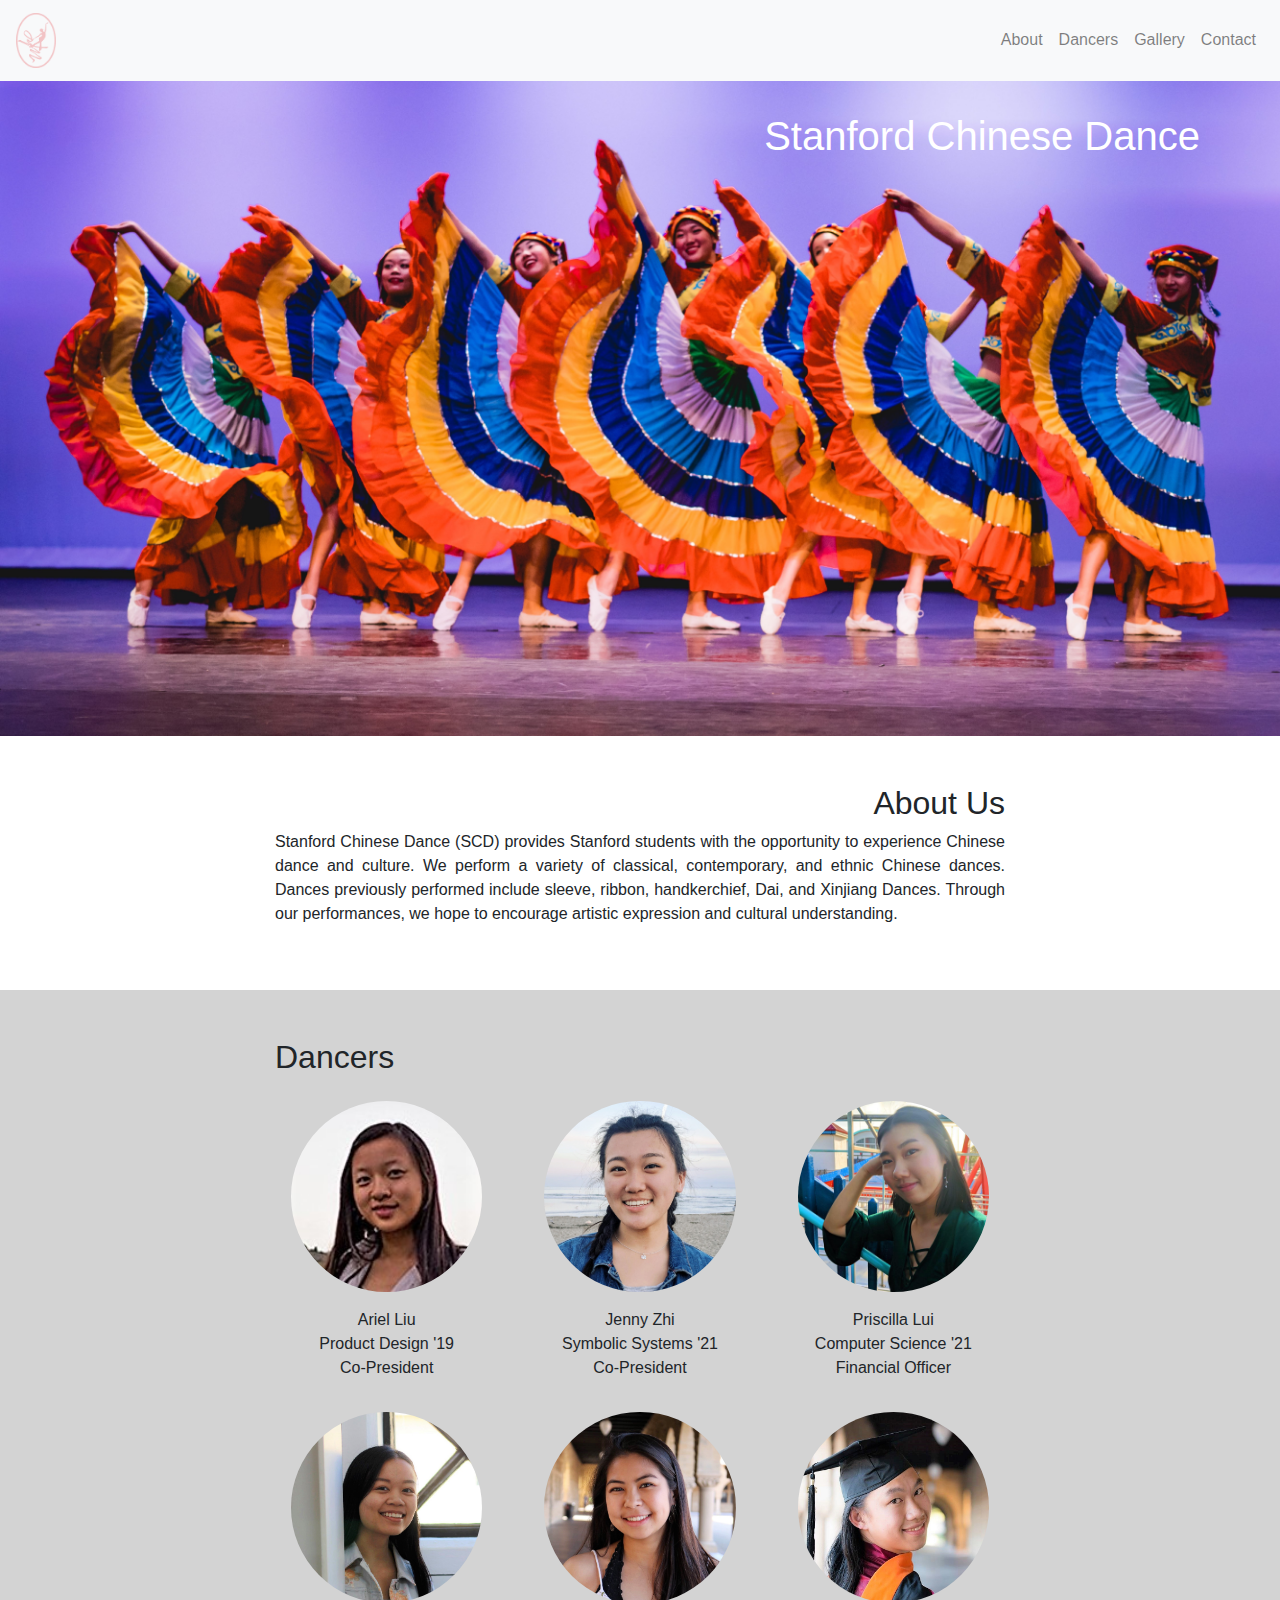
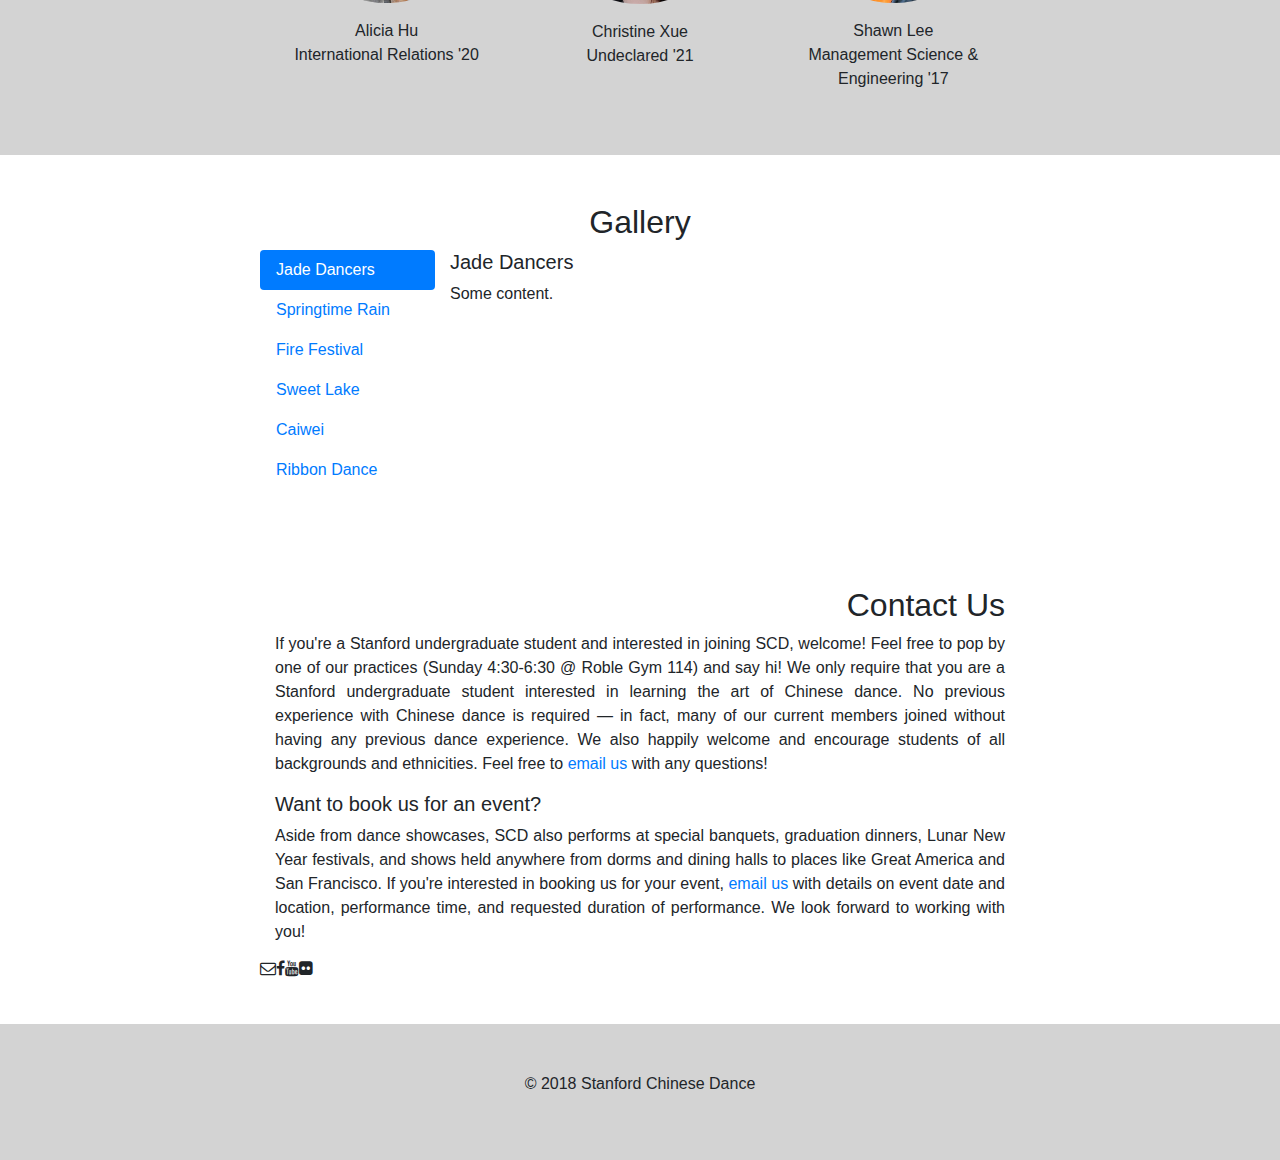
==== index.html @ e4d64820 "basic content & styling" ====
<!DOCTYPE html>
<html lang="en">
<head>
    <meta charset="UTF-8">
    <link href="media/logo/logo_square_black.png" rel="icon">
    <link href="style.css" rel="stylesheet">
    <link rel="stylesheet" href="https://maxcdn.bootstrapcdn.com/bootstrap/4.1.3/css/bootstrap.min.css">
    <link rel="stylesheet" href="https://cdnjs.cloudflare.com/ajax/libs/font-awesome/4.7.0/css/font-awesome.min.css">
    <script src="https://ajax.googleapis.com/ajax/libs/jquery/3.3.1/jquery.min.js"></script>
    <script src="https://cdnjs.cloudflare.com/ajax/libs/popper.js/1.14.3/umd/popper.min.js"></script>
    <script src="https://maxcdn.bootstrapcdn.com/bootstrap/4.1.3/js/bootstrap.min.js"></script>
    <title>Stanford Chinese Dance</title>
</head>
<body>
<div class="navbar">
    <nav class="navbar navbar-expand-sm fixed-top navbar-light bg-light">
        <a class="navbar-brand" href="#">
            <img src="media/logo/logo_light.png" alt="Logo" style="width:40px;">
        </a>
        <button class="navbar-toggler" type="button" data-toggle="collapse" data-target="#menu" aria-controls="menu" aria-expanded="false" aria-label="Toggle navigation">
            <span class="navbar-toggler-icon"></span>
        </button>
        <div class="collapse navbar-collapse" id="menu">
            <ul class="navbar-nav ml-auto">
                <li class="nav-item">
                    <a href="#about" class="nav-link">About</a>
                </li>
                <li class="nav-item">
                    <a href="#dancers" class="nav-link">Dancers</a>
                </li>
                <li class="nav-item">
                    <a href="#gallery" class="nav-link">Gallery</a>
                </li>
                <li class="nav-item">
                    <a href="#contact" class="nav-link">Contact</a>
                </li>
            </ul>
        </div>
    </nav>
</div>
<div class="content">
    <div id="header">
        <img src="media/photos/2017BreakingGround109.jpg" id="header-pic"/>
        <h1 id="header-text">Stanford Chinese Dance</h1>
    </div>
    <div class="section" id="about">
        <div class="container">
            <div class="row justify-content-center">
                <div class="col-8">
                    <h2 class="text-right">About Us</h2>
                    <p class="text-justify">Stanford Chinese Dance (SCD) provides Stanford students with the opportunity to experience Chinese dance and culture. We perform a variety of classical, contemporary, and ethnic Chinese dances. Dances previously performed include sleeve, ribbon, handkerchief, Dai, and Xinjiang Dances. Through our performances, we hope to encourage artistic expression and cultural understanding.</p>
                </div>
            </div>
        </div>
    </div>
    <div class="section" id="dancers">
        <div class="container">
            <div class="row justify-content-center">
                <div class="col-8">
                    <h2>Dancers</h2>
                    <div class="row">
                        <div class="col-4">
                            <img class="propic" src="media/photos/people/ariel_liu.jpg"/>
                            <p class="text-center">Ariel Liu<br/>Product Design '19<br/>Co-President</p>
                        </div>
                        <div class="col-4">
                            <img class="propic" src="media/photos/people/jenny_zhi.jpg"/>
                            <p class="text-center">Jenny Zhi<br/>Symbolic Systems '21<br/>Co-President</p>
                        </div>
                        <div class="col-4">
                            <img class="propic" src="media/photos/people/priscilla_lui.jpg"/>
                            <p class="text-center">Priscilla Lui<br/>Computer Science '21<br/>Financial Officer</p>
                        </div>
                        <div class="col-4">
                            <img class="propic" src="media/photos/people/alicia_hu.jpg"/>
                            <p class="text-center">Alicia Hu<br/>International Relations '20</p>
                        </div>
                        <div class="col-4">
                            <img class="propic" src="media/photos/people/christine_xue.jpg"/>
                            <p class="text-center">Christine Xue<br/>Undeclared '21</p>
                        </div>
                        <div class="col-4">
                            <img class="propic" src="media/photos/people/shawn_lee.jpg"/>
                            <p class="text-center">Shawn Lee<br/>Management Science & Engineering '17</p>
                        </div>
                    </div>
                </div>
            </div>
        </div>
    </div>
    <div class="section" id="gallery">
        <div class="container">
            <div class="row justify-content-center">
                <div class="col-8">
                    <h2 class="text-center">Gallery</h2>
                    <div class="row">
                        <div class="nav flex-column nav-pills col-3" id="gallery-pills" role="tablist" aria-orientation="vertical">
                            <a class="nav-link active" id="jade-tab" data-toggle="pill" href="#jade" role="tab" aria-controls="jade" aria-selected="true">Jade Dancers</a>
                            <a class="nav-link" id="umbrella-tab" data-toggle="pill" href="#umbrella" role="tab" aria-controls="umbrella" aria-selected="false">Springtime Rain</a>
                            <a class="nav-link" id="yi-tab" data-toggle="pill" href="#yi" role="tab" aria-controls="yi" aria-selected="false">Fire Festival</a>
                            <a class="nav-link" id="uyghur-tab" data-toggle="pill" href="#uyghur" role="tab" aria-controls="uyghur" aria-selected="false">Sweet Lake</a>
                            <a class="nav-link" id="caiwei-tab" data-toggle="pill" href="#caiwei" role="tab" aria-controls="caiwei" aria-selected="false">Caiwei</a>
                            <a class="nav-link" id="ribbon-tab" data-toggle="pill" href="#ribbon" role="tab" aria-controls="ribbon" aria-selected="false">Ribbon Dance</a>
                        </div>
                        <div class="tab-content" id="gallery-pills-content">
                            <div class="tab-pane fade show active" id="jade" role="tabpanel" aria-labelledby="jade-tab">
                                <h5>Jade Dancers</h5>
                                <p>Some content.</p>
                            </div>
                            <div class="tab-pane fade" id="umbrella" role="tabpanel" aria-labelledby="umbrella-tab">
                                <h5>Springtime Rain</h5>
                                <p>Some content in menu 1.</p>
                            </div>
                            <div class="tab-pane fade" id="yi" role="tabpanel" aria-labelledby="yi-tab">
                                <h5>Fire Festival</h5>
                                <p>Some content in menu 2.</p>
                            </div>
                            <div class="tab-pane fade" id="uyghur" role="tabpanel" aria-labelledby="uyghur-tab">
                                <h5>Sweet Lake</h5>
                                <p>Some content in menu 2.</p>
                            </div>
                            <div class="tab-pane fade" id="caiwei" role="tabpanel" aria-labelledby="caiwei-tab">
                                <h5>Caiwei</h5>
                                <p>Some content in menu 2.</p>
                            </div>
                            <div class="tab-pane fade" id="ribbon" role="tabpanel" aria-labelledby="ribbon-tab">
                                <h5>Ribbon Dance</h5>
                                <p>Some content in menu 2.</p>
                            </div>
                        </div>
                    </div>
                </div>
            </div>
        </div>
    </div>
    <div class="section" id="contact">
        <div class="container">
            <div class="row justify-content-center">
                <div class="col-8">
                    <h2 class="text-right">Contact Us</h2>
                    <p class="text-justify">If you're a Stanford undergraduate student and interested in joining SCD, welcome! Feel free to pop by one of our practices (Sunday 4:30-6:30 @ Roble Gym 114) and say hi! We only require that you are a Stanford undergraduate student interested in learning the art of Chinese dance. No previous experience with Chinese dance is required — in fact, many of our current members joined without having any previous dance experience. We also happily welcome and encourage students of all backgrounds and ethnicities. Feel free to <a href="mailto:stanfordchinesedancers@gmail.com">email us</a> with any questions!</p>
                    <h5>Want to book us for an event?</h5>
                    <p class="text-justify">Aside from dance showcases, SCD also performs at special banquets, graduation dinners, Lunar New Year festivals, and shows held anywhere from dorms and dining halls to places like Great America and San Francisco. If you're interested in booking us for your event, <a href="mailto:stanfordchinesedancers@gmail.com">email us</a> with details on event date and location, performance time, and requested duration of performance. We look forward to working with you!</p>
                    <div class="row">
                        <i class="fa fa-envelope-o"></i>
                        <i class="fa fa-facebook"></i>
                        <i class="fa fa-youtube"></i>
                        <i class="fa fa-flickr"></i>
                    </div>
                </div>
            </div>
        </div>
    </div>
</div>
<div class="section footer">
    <p class="text-center">© 2018 Stanford Chinese Dance</p>
</div>
</body>
</html>
---- style.css ----
#header {
    position:relative;
}

#header-pic {
    width: 100%;
}

#header-text {
    position:absolute;
    top: 6rem;
    right: 5rem;
    color: white;
}

.section {
    padding-top: 3rem;
    padding-bottom: 3rem;
}

.propic {
    width: 100%;
    border-radius: 50%;
    padding: 1rem;
}

#dancers {
    background-color: lightgray;
}

.footer {
    background-color: lightgray;
}
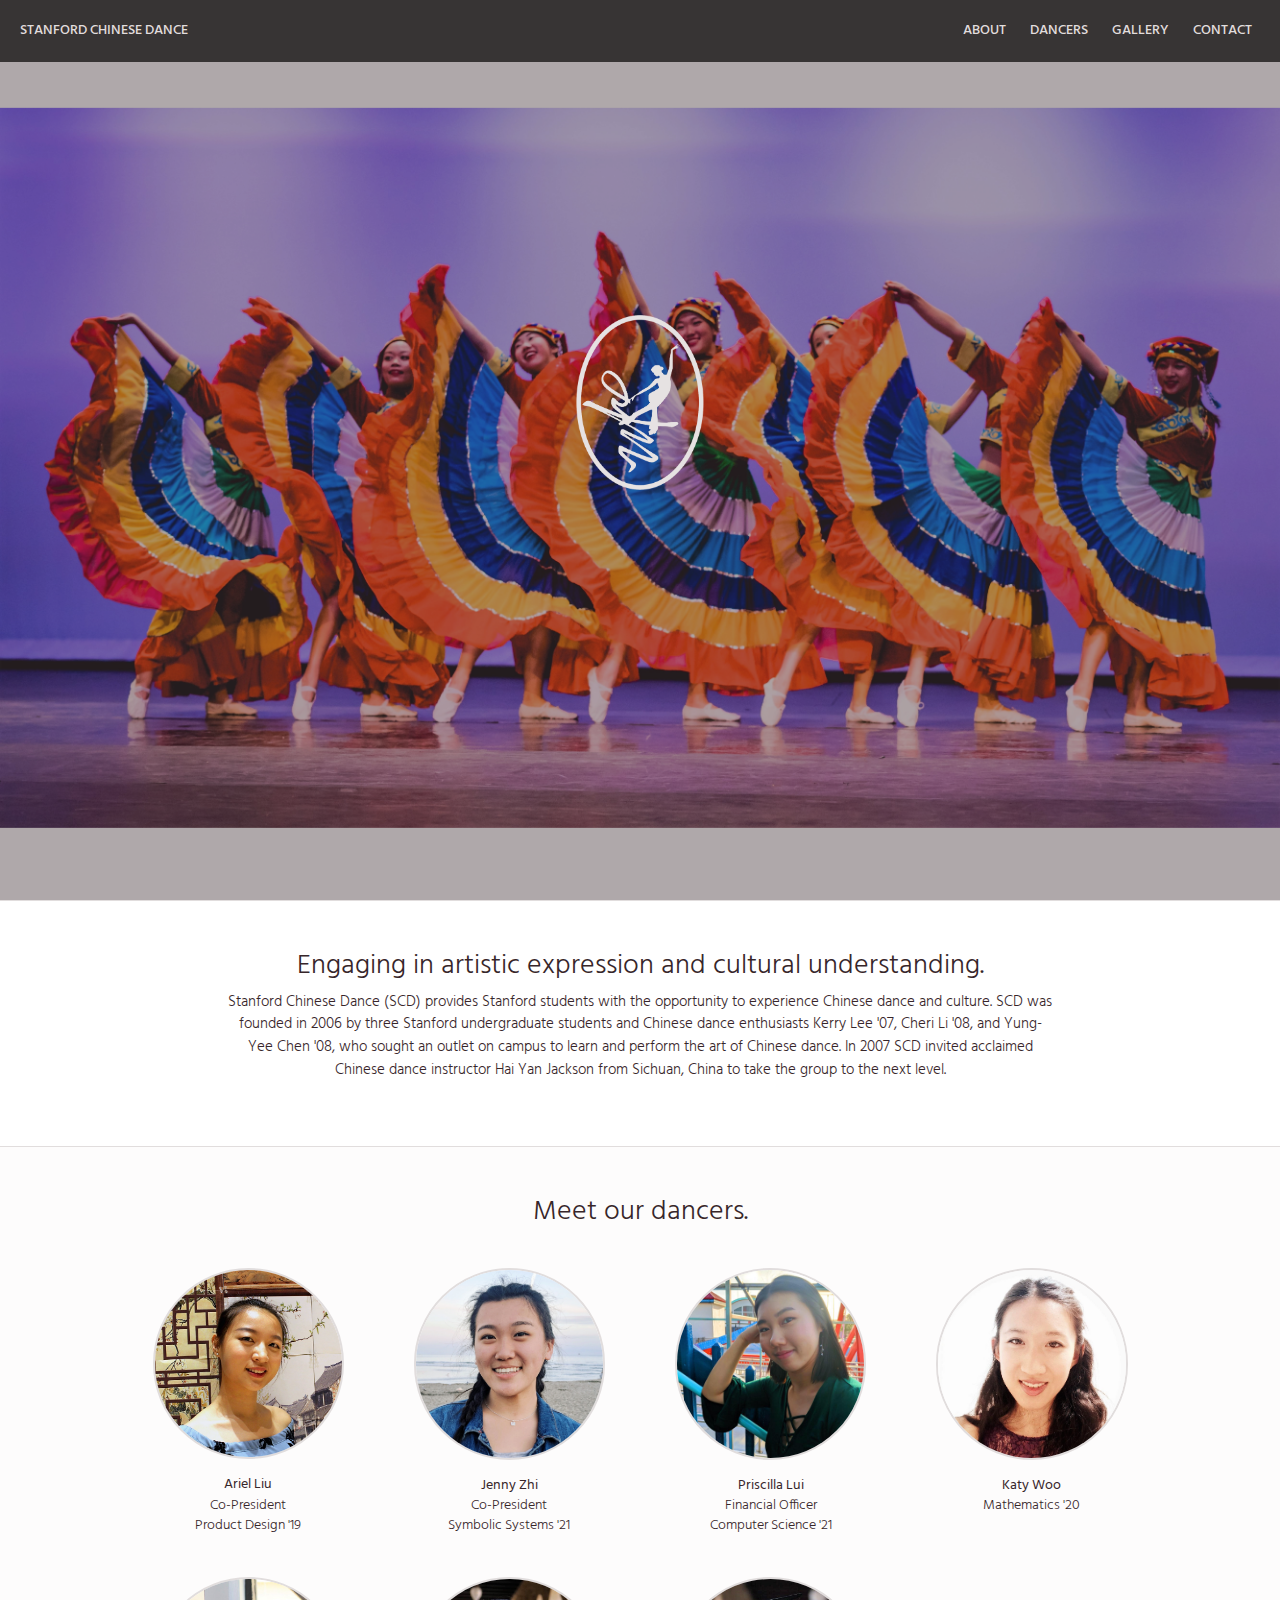
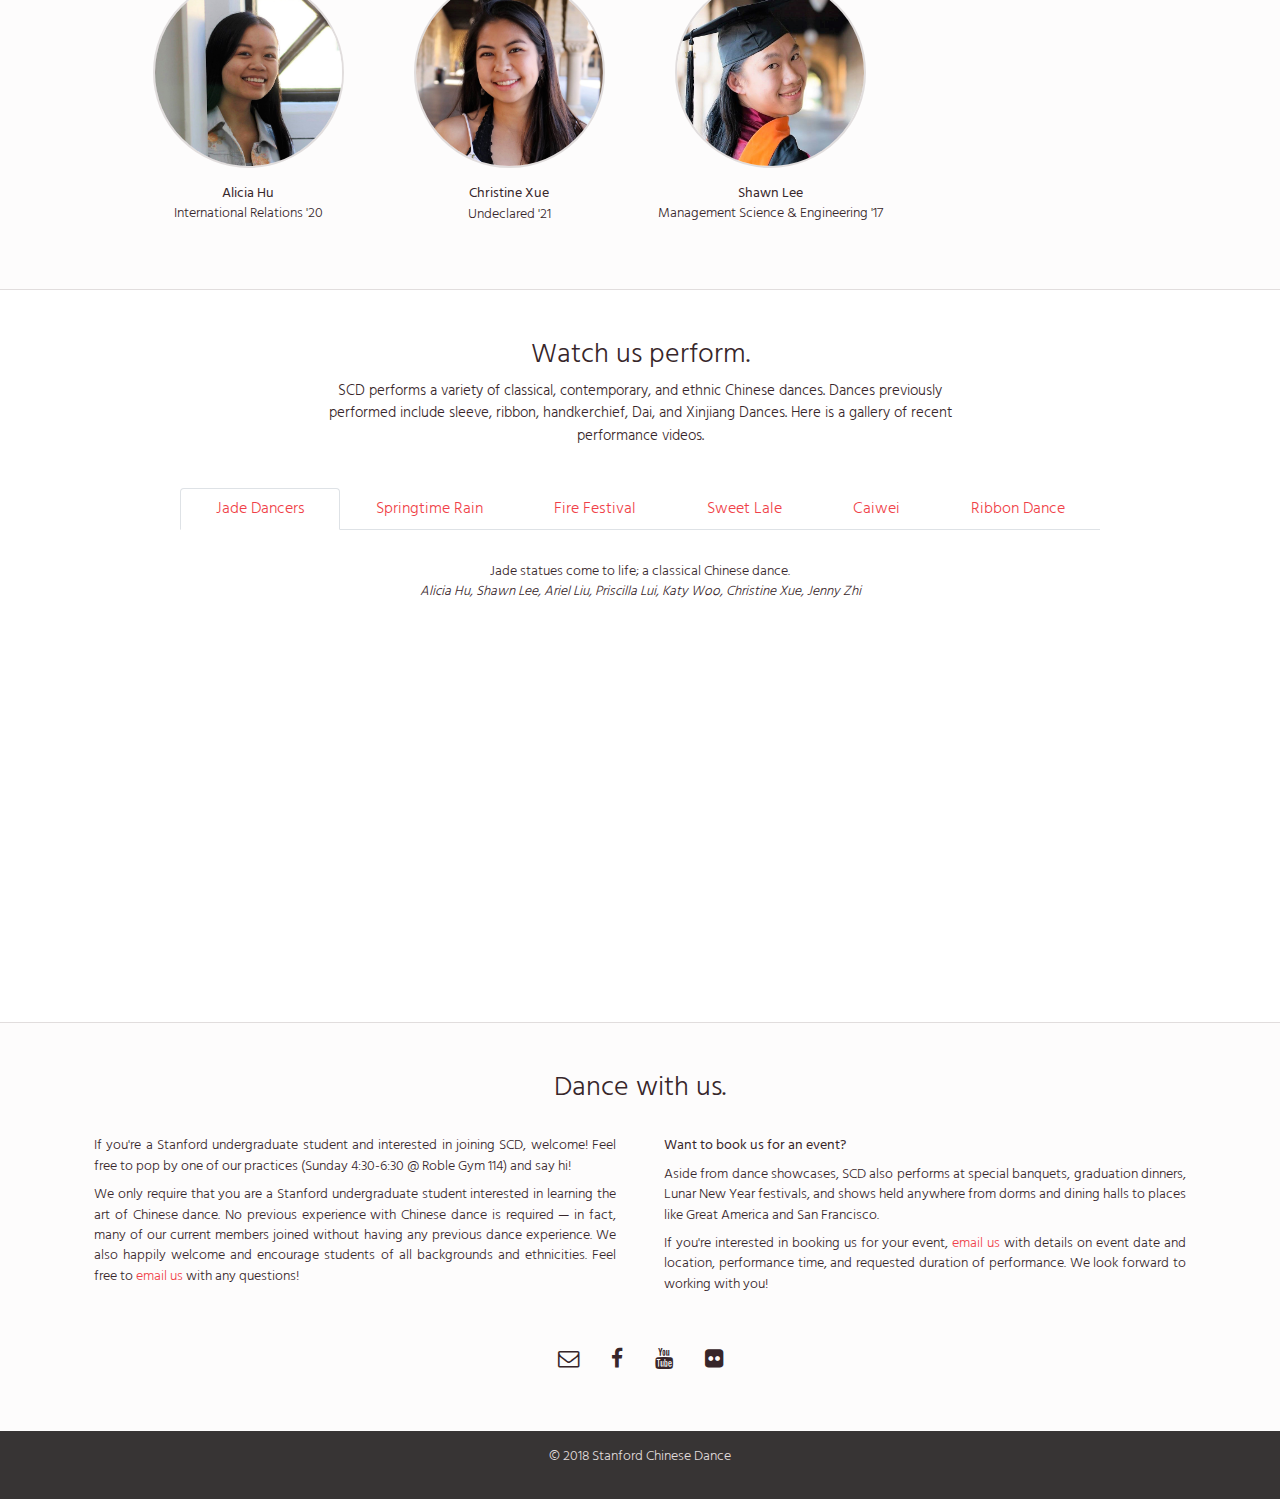
==== commit 6210d989: "almost done" ====
--- a/index.html
+++ b/index.html
@@ -6,151 +6,181 @@
     <link href="style.css" rel="stylesheet">
     <link rel="stylesheet" href="https://maxcdn.bootstrapcdn.com/bootstrap/4.1.3/css/bootstrap.min.css">
     <link rel="stylesheet" href="https://cdnjs.cloudflare.com/ajax/libs/font-awesome/4.7.0/css/font-awesome.min.css">
+    <link href="https://fonts.googleapis.com/css?family=Hind:300,400,500" rel="stylesheet">
     <script src="https://ajax.googleapis.com/ajax/libs/jquery/3.3.1/jquery.min.js"></script>
     <script src="https://cdnjs.cloudflare.com/ajax/libs/popper.js/1.14.3/umd/popper.min.js"></script>
     <script src="https://maxcdn.bootstrapcdn.com/bootstrap/4.1.3/js/bootstrap.min.js"></script>
+    <script src="script.js"></script>
     <title>Stanford Chinese Dance</title>
 </head>
 <body>
-<div class="navbar">
-    <nav class="navbar navbar-expand-sm fixed-top navbar-light bg-light">
-        <a class="navbar-brand" href="#">
-            <img src="media/logo/logo_light.png" alt="Logo" style="width:40px;">
-        </a>
-        <button class="navbar-toggler" type="button" data-toggle="collapse" data-target="#menu" aria-controls="menu" aria-expanded="false" aria-label="Toggle navigation">
-            <span class="navbar-toggler-icon"></span>
-        </button>
-        <div class="collapse navbar-collapse" id="menu">
-            <ul class="navbar-nav ml-auto">
-                <li class="nav-item">
-                    <a href="#about" class="nav-link">About</a>
-                </li>
-                <li class="nav-item">
-                    <a href="#dancers" class="nav-link">Dancers</a>
-                </li>
-                <li class="nav-item">
-                    <a href="#gallery" class="nav-link">Gallery</a>
-                </li>
-                <li class="nav-item">
-                    <a href="#contact" class="nav-link">Contact</a>
-                </li>
-            </ul>
-        </div>
-    </nav>
-</div>
+<nav class="navbar navbar-expand-sm fixed-top navbar-dark">
+    <a class="navbar-brand" href="javascript:void(0)">Stanford Chinese Dance</a>
+    <button class="navbar-toggler" type="button" data-toggle="collapse" data-target="#menu" aria-controls="menu" aria-expanded="false" aria-label="Toggle navigation">
+        <span class="navbar-toggler-icon"></span>
+    </button>
+    <div class="collapse navbar-collapse" id="menu">
+        <ul class="navbar-nav ml-auto">
+            <li class="nav-item">
+                <a href="#about" class="nav-link">About</a>
+            </li>
+            <li class="nav-item">
+                <a href="#dancers" class="nav-link">Dancers</a>
+            </li>
+            <li class="nav-item">
+                <a href="#gallery" class="nav-link">Gallery</a>
+            </li>
+            <li class="nav-item">
+                <a href="#contact" class="nav-link">Contact</a>
+            </li>
+        </ul>
+    </div>
+</nav>
 <div class="content">
     <div id="header">
-        <img src="media/photos/2017BreakingGround109.jpg" id="header-pic"/>
-        <h1 id="header-text">Stanford Chinese Dance</h1>
+        <div class="header-image">
+            <div class="overlay"></div>
+            <img src="media/photos/2017BreakingGround109.jpg" id="header-pic"/>
+        </div>
+        <img src="media/logo/logo_light_gray.png" id="header-logo"/>
     </div>
-    <div class="section" id="about">
+    <section class="section-border" id="about">
         <div class="container">
+            <h2 class="text-center">Engaging in artistic expression and cultural understanding.</h2>
             <div class="row justify-content-center">
-                <div class="col-8">
-                    <h2 class="text-right">About Us</h2>
-                    <p class="text-justify">Stanford Chinese Dance (SCD) provides Stanford students with the opportunity to experience Chinese dance and culture. We perform a variety of classical, contemporary, and ethnic Chinese dances. Dances previously performed include sleeve, ribbon, handkerchief, Dai, and Xinjiang Dances. Through our performances, we hope to encourage artistic expression and cultural understanding.</p>
+                <div class="col-8 col-md-9 col-sm-12">
+                    <p class="text-center large-text">Stanford Chinese Dance (SCD) provides Stanford students with the opportunity to experience Chinese dance and culture. SCD was founded in 2006 by three Stanford undergraduate students and Chinese dance enthusiasts Kerry Lee '07, Cheri Li '08, and Yung-Yee Chen '08, who sought an outlet on campus to learn and perform the art of Chinese dance. In 2007 SCD invited acclaimed Chinese dance instructor Hai Yan Jackson from Sichuan, China to take the group to the next level.</p>
                 </div>
             </div>
         </div>
-    </div>
-    <div class="section" id="dancers">
+    </section>
+    <section class="section-border accent-gray-bg" id="dancers">
         <div class="container">
             <div class="row justify-content-center">
-                <div class="col-8">
-                    <h2>Dancers</h2>
+                <div class="col-11">
+                    <h2 class="text-center mb-3">Meet our dancers.</h2>
                     <div class="row">
-                        <div class="col-4">
-                            <img class="propic" src="media/photos/people/ariel_liu.jpg"/>
-                            <p class="text-center">Ariel Liu<br/>Product Design '19<br/>Co-President</p>
+                        <div class="col-lg-3 col-md-4 col-sm-6">
+                            <div class="img-container">
+                                <img class="propic" src="media/photos/people/ariel_liu.jpg"/>
+                            </div>
+                            <p class="text-center"><b>Ariel Liu</b><br/>Co-President<br/>Product Design '19</p>
                         </div>
-                        <div class="col-4">
-                            <img class="propic" src="media/photos/people/jenny_zhi.jpg"/>
-                            <p class="text-center">Jenny Zhi<br/>Symbolic Systems '21<br/>Co-President</p>
+                        <div class="col-lg-3 col-md-4 col-sm-6">
+                            <div class="img-container">
+                                <img class="propic" src="media/photos/people/jenny_zhi.jpg"/>
+                            </div>
+                            <p class="text-center"><b>Jenny Zhi</b><br/>Co-President<br/>Symbolic Systems '21</p>
                         </div>
-                        <div class="col-4">
-                            <img class="propic" src="media/photos/people/priscilla_lui.jpg"/>
-                            <p class="text-center">Priscilla Lui<br/>Computer Science '21<br/>Financial Officer</p>
+                        <div class="col-lg-3 col-md-4 col-sm-6">
+                            <div class="img-container">
+                                <img class="propic" src="media/photos/people/priscilla_lui.jpg"/>
+                            </div>
+                            <p class="text-center"><b>Priscilla Lui</b><br/>Financial Officer<br/>Computer Science '21</p>
                         </div>
-                        <div class="col-4">
-                            <img class="propic" src="media/photos/people/alicia_hu.jpg"/>
-                            <p class="text-center">Alicia Hu<br/>International Relations '20</p>
+                        <div class="col-lg-3 col-md-4 col-sm-6">
+                            <div class="img-container">
+                                <img class="propic" src="media/photos/people/katy_woo.jpg"/>
+                            </div>
+                            <p class="text-center"><b>Katy Woo</b><br/>Mathematics '20</p>
                         </div>
-                        <div class="col-4">
-                            <img class="propic" src="media/photos/people/christine_xue.jpg"/>
-                            <p class="text-center">Christine Xue<br/>Undeclared '21</p>
+                        <div class="col-lg-3 col-md-4 col-sm-6">
+                            <div class="img-container">
+                                <img class="propic" src="media/photos/people/alicia_hu.jpg"/>
+                            </div>
+                            <p class="text-center"><b>Alicia Hu</b><br/>International Relations '20</p>
                         </div>
-                        <div class="col-4">
-                            <img class="propic" src="media/photos/people/shawn_lee.jpg"/>
-                            <p class="text-center">Shawn Lee<br/>Management Science & Engineering '17</p>
+                        <div class="col-lg-3 col-md-4 col-sm-6">
+                            <div class="img-container">
+                                <img class="propic" src="media/photos/people/christine_xue.jpg"/>
+                            </div>
+                            <p class="text-center"><b>Christine Xue</b><br/>Undeclared '21</p>
+                        </div>
+                        <div class="col-lg-3 col-md-4 col-sm-6">
+                            <div class="img-container">
+                                <img class="propic" src="media/photos/people/shawn_lee.jpg"/>
+                            </div>
+                            <p class="text-center"><b>Shawn Lee</b><br/>Management Science & Engineering '17</p>
                         </div>
                     </div>
                 </div>
             </div>
         </div>
-    </div>
-    <div class="section" id="gallery">
+    </section>
+    <section class="section-border" id="gallery">
         <div class="container">
             <div class="row justify-content-center">
-                <div class="col-8">
-                    <h2 class="text-center">Gallery</h2>
-                    <div class="row">
-                        <div class="nav flex-column nav-pills col-3" id="gallery-pills" role="tablist" aria-orientation="vertical">
-                            <a class="nav-link active" id="jade-tab" data-toggle="pill" href="#jade" role="tab" aria-controls="jade" aria-selected="true">Jade Dancers</a>
-                            <a class="nav-link" id="umbrella-tab" data-toggle="pill" href="#umbrella" role="tab" aria-controls="umbrella" aria-selected="false">Springtime Rain</a>
-                            <a class="nav-link" id="yi-tab" data-toggle="pill" href="#yi" role="tab" aria-controls="yi" aria-selected="false">Fire Festival</a>
-                            <a class="nav-link" id="uyghur-tab" data-toggle="pill" href="#uyghur" role="tab" aria-controls="uyghur" aria-selected="false">Sweet Lake</a>
-                            <a class="nav-link" id="caiwei-tab" data-toggle="pill" href="#caiwei" role="tab" aria-controls="caiwei" aria-selected="false">Caiwei</a>
-                            <a class="nav-link" id="ribbon-tab" data-toggle="pill" href="#ribbon" role="tab" aria-controls="ribbon" aria-selected="false">Ribbon Dance</a>
+                <div class="col-lg-7 col-md-8 col-sm-9 col-xs-10">
+                    <h2 class="text-center">Watch us perform.</h2>
+                    <p class="text-center large-text">SCD performs a variety of classical, contemporary, and ethnic Chinese dances. Dances previously performed include sleeve, ribbon, handkerchief, Dai, and Xinjiang Dances. Here is a gallery of recent performance videos.</p>
+                </div>
+                <div class="gallery col-md-10 col-sm-12 mt-4">
+                    <nav>
+                        <div class="nav nav-tabs nav-fill" id="gallery-tabs" role="tablist">
+                            <a class="nav-item nav-link active" id="jade-tab" href="javascript:void(0)" data-toggle="tab" data-target="#jade" role="tab" aria-controls="jade" aria-selected="true">Jade Dancers</a>
+                            <a class="nav-item nav-link" id="umbrella-tab" data-toggle="tab" href="javascript:void(0)" data-target="#umbrella" role="tab" aria-controls="umbrella" aria-selected="false">Springtime Rain</a>
+                            <a class="nav-item nav-link" id="yi-tab" data-toggle="tab" href="javascript:void(0)" data-target="#yi" role="tab" aria-controls="yi" aria-selected="false">Fire Festival</a>
+                            <a class="nav-item nav-link" id="uyghur-tab" data-toggle="tab" href="javascript:void(0)" data-target="#uyghur" role="tab" aria-controls="uyghur" aria-selected="false">Sweet Lale</a>
+                            <a class="nav-item nav-link" id="caiwei-tab" data-toggle="tab" href="javascript:void(0)" data-target="#caiwei" role="tab" aria-controls="caiwei" aria-selected="false">Caiwei</a>
+                            <a class="nav-item nav-link" id="ribbon-tab" data-toggle="tab" href="javascript:void(0)" data-target="#ribbon" role="tab" aria-controls="ribbon" aria-selected="false">Ribbon Dance</a>
                         </div>
-                        <div class="tab-content" id="gallery-pills-content">
+                        <div class="tab-content" id="gallery-tabs-content">
                             <div class="tab-pane fade show active" id="jade" role="tabpanel" aria-labelledby="jade-tab">
-                                <h5>Jade Dancers</h5>
-                                <p>Some content.</p>
+                                <p>Jade statues come to life; a classical Chinese dance.<br/><i>Alicia Hu, Shawn Lee, Ariel Liu, Priscilla Lui, Katy Woo, Christine Xue, Jenny Zhi</i></p>
+                                <iframe width="560" height="315" src="https://www.youtube.com/embed/hVtlXX6EyWI?rel=0&amp;showinfo=0" frameborder="0" allow="autoplay; encrypted-media" allowfullscreen></iframe>
                             </div>
                             <div class="tab-pane fade" id="umbrella" role="tabpanel" aria-labelledby="umbrella-tab">
-                                <h5>Springtime Rain</h5>
-                                <p>Some content in menu 1.</p>
+                                <p>Young girls frolicking in the spring rain.<br/><i>Alicia Hu, Priscilla Lui, Katy Woo, Jenny Zhi</i></p>
+                                <iframe width="560" height="315" src="https://www.youtube.com/embed/C3eOQBNWw74?rel=0&amp;showinfo=0" frameborder="0" allow="autoplay; encrypted-media" allowfullscreen></iframe>
                             </div>
                             <div class="tab-pane fade" id="yi" role="tabpanel" aria-labelledby="yi-tab">
-                                <h5>Fire Festival</h5>
-                                <p>Some content in menu 2.</p>
+                                <p>Festivities of the Yi ethnic group.<br/><i>Alicia Hu, Shawn Lee, Ariel Liu, Priscilla Lui, Katy Woo, Christine Xue, Jenny Zhi</i></p>
+                                <iframe width="560" height="315" src="https://www.youtube.com/embed/x-M481ydD0w?rel=0&amp;showinfo=0" frameborder="0" allow="autoplay; encrypted-media" allowfullscreen></iframe>
                             </div>
                             <div class="tab-pane fade" id="uyghur" role="tabpanel" aria-labelledby="uyghur-tab">
-                                <h5>Sweet Lake</h5>
-                                <p>Some content in menu 2.</p>
+                                <p>Dance from the Uyghur ethnic group.<br/><i>Odette Du, Ariel Liu, Stephanie Uduji, Katy Woo</i></p>
+                                <iframe width="560" height="315" src="https://www.youtube.com/embed/8Hy9SuL0zFI?rel=0&amp;showinfo=0" frameborder="0" allow="autoplay; encrypted-media" allowfullscreen></iframe>
                             </div>
                             <div class="tab-pane fade" id="caiwei" role="tabpanel" aria-labelledby="caiwei-tab">
-                                <h5>Caiwei</h5>
-                                <p>Some content in menu 2.</p>
+                                <p>The Book of Odes: "When I left here, Willow shed tear. I came back now, Snow bends the bough. Long, long the way, hard, hard the day. Hunger and thirst, press me the worst. My grief overflows. Who knows, Who knows."</br><i>Odette Du, Leying Guan, Annie Hu, Karen Huynh, Shawn Lee, Ariel Liu, Janet Liu, Stephanie Uduji, Katy Woo, Zhexin Zhao</i></p>
+                                <iframe width="560" height="315" src="https://www.youtube.com/embed/Yjje0QvmYqg?rel=0&amp;showinfo=0" frameborder="0" allow="autoplay; encrypted-media" allowfullscreen></iframe>
                             </div>
                             <div class="tab-pane fade" id="ribbon" role="tabpanel" aria-labelledby="ribbon-tab">
-                                <h5>Ribbon Dance</h5>
-                                <p>Some content in menu 2.</p>
+                                <p>Fluttering ribbons, rhythmic Chinese instrumental, and energetic dancers together herald the new year’s arrival.<br/><i>Helen Chen, Sunny Chen, Tingting Dai, Odette Du, Leying Guan, Annie Hu, Karen Huynh, Shawn Lee, Ariel Liu, Janet Liu, Stephanie Uduji, Katy Woo, Xueying Yan, Zhexin Zhao</i></p>
+                                <iframe width="560" height="315" src="https://www.youtube.com/embed/_EIlGluLoyo?rel=0&amp;showinfo=0" frameborder="0" allow="autoplay; encrypted-media" allowfullscreen></iframe>
                             </div>
                         </div>
+                    </nav>
+                </div>
+            </div>
+        </div>
+    </section>
+    <section class="section-border accent-gray-bg" id="contact">
+        <div class="container">
+            <div class="row justify-content-center">
+                <div class="col-12">
+                    <h2 class="text-center">Dance with us.</h2>
+                    <div class="row">
+                        <div class="col p-4">
+                            <p class="text-justify mb-2">If you're a Stanford undergraduate student and interested in joining SCD, welcome! Feel free to pop by one of our practices (Sunday 4:30-6:30 @ Roble Gym 114) and say hi!</p>
+                            <p class="text-justify">We only require that you are a Stanford undergraduate student interested in learning the art of Chinese dance. No previous experience with Chinese dance is required — in fact, many of our current members joined without having any previous dance experience. We also happily welcome and encourage students of all backgrounds and ethnicities. Feel free to <a href="mailto:stanfordchinesedancers@gmail.com">email us</a> with any questions!</p>
+                        </div>
+                        <div class="col p-4">
+                            <p class="mb-2"><b>Want to book us for an event?</b></p>
+                            <p class="text-justify mb-2">Aside from dance showcases, SCD also performs at special banquets, graduation dinners, Lunar New Year festivals, and shows held anywhere from dorms and dining halls to places like Great America and San Francisco.</p>
+                            <p class="text-justify mb-2">If you're interested in booking us for your event, <a href="mailto:stanfordchinesedancers@gmail.com">email us</a> with details on event date and location, performance time, and requested duration of performance. We look forward to working with you!</p>
+                        </div>
+                    </div>
+                    <div class="row justify-content-center mt-2">
+                        <a href="mailto:stanfordchinesedancers@gmail.com" target="_blank"><i class="fa fa-envelope-o fa-lg"></i></a>
+                        <a href="https://facebook.com/stanfordchinesedance" target="_blank"><i class="fa fa-facebook fa-lg"></i></a>
+                        <a href="https://www.youtube.com/user/StanfordChineseDance" target="_blank"><i class="fa fa-youtube fa-lg"></i></a>
+                        <a href="http://www.flickr.com/photos/80533506@N02/" target="_blank"><i class="fa fa-flickr fa-lg"></i></a>
                     </div>
                 </div>
             </div>
         </div>
-    </div>
-    <div class="section" id="contact">
-        <div class="container">
-            <div class="row justify-content-center">
-                <div class="col-8">
-                    <h2 class="text-right">Contact Us</h2>
-                    <p class="text-justify">If you're a Stanford undergraduate student and interested in joining SCD, welcome! Feel free to pop by one of our practices (Sunday 4:30-6:30 @ Roble Gym 114) and say hi! We only require that you are a Stanford undergraduate student interested in learning the art of Chinese dance. No previous experience with Chinese dance is required — in fact, many of our current members joined without having any previous dance experience. We also happily welcome and encourage students of all backgrounds and ethnicities. Feel free to <a href="mailto:stanfordchinesedancers@gmail.com">email us</a> with any questions!</p>
-                    <h5>Want to book us for an event?</h5>
-                    <p class="text-justify">Aside from dance showcases, SCD also performs at special banquets, graduation dinners, Lunar New Year festivals, and shows held anywhere from dorms and dining halls to places like Great America and San Francisco. If you're interested in booking us for your event, <a href="mailto:stanfordchinesedancers@gmail.com">email us</a> with details on event date and location, performance time, and requested duration of performance. We look forward to working with you!</p>
-                    <div class="row">
-                        <i class="fa fa-envelope-o"></i>
-                        <i class="fa fa-facebook"></i>
-                        <i class="fa fa-youtube"></i>
-                        <i class="fa fa-flickr"></i>
-                    </div>
-                </div>
-            </div>
-        </div>
-    </div>
+    </section>
 </div>
 <div class="section footer">
     <p class="text-center">© 2018 Stanford Chinese Dance</p>
--- a/style.css
+++ b/style.css
@@ -1,33 +1,152 @@
-#header {
-    position:relative;
+:root {
+    --light: #fdfcfc !important;
+    --medium: #e1dddd;
+    --dark: #37262a !important;
+    --lightgray: #c3c2bf;
+    --gray: #373434 !important;
+    --link: #f03f48 !important;
+    --hover: #f4afaf !important;
 }
 
-#header-pic {
+html, body {
+    font-family: 'Hind', sans-serif !important;
+    font-weight: 300 !important;
+    font-stretch: condensed !important;
+}
+
+body {
+    position: relative;
+}
+
+h2 {
+    color: var(--dark) !important;
+    font-size: 1.75rem !important;
+    font-weight: 300 !important;
+}
+
+h5 {
+    color: var(--dark) !important;
+    font-weight: 300 !important;
+    font-size: 1.2rem !important;
+}
+
+p {
+    color: var(--dark) !important;
+    font-size: 0.85rem !important;
+}
+
+a {
+    color: var(--link) !important;
+}
+
+a:hover, a:active {
+    color: var(--hover) !important;
+}
+
+.gray {
+    color: var(--lightgray) !important;
+}
+
+.large-text {
+    font-size: 0.95rem !important;
+}
+
+.navbar {
+    background-color: var(--gray);
+}
+
+.navbar a {
+    text-transform: uppercase !important;
+    font-size: 0.9rem !important;
+    color: var(--medium) !important;
+    font-weight: 500;
+    margin: 0.25rem;
+}
+
+.navbar a:hover, .navbar a:active {
+    color: var(--light) !important;
+}
+
+.section-border {
+    border-top: 1px solid var(--medium) !important;
+}
+
+.accent-gray-bg {
+    background-color: var(--light);
+}
+
+#header {
+    position: relative;
+    height: 100vh;
+}
+
+.header-image {
+    position: absolute;
+    z-index: -1;
+    width: 100%;
+    height: 100%;
+    overflow: hidden;
+}
+
+.header-image img {
+    position: absolute;
+    top: 52%;
+    transform: translateY(-50%);
+    display: block;
     width: 100%;
 }
 
-#header-text {
+.overlay {
     position:absolute;
-    top: 6rem;
-    right: 5rem;
-    color: white;
+    background-color:var(--dark);
+    opacity:0.4;
+    width: 100%;
+    height: 100%;
+    z-index:1;
 }
 
-.section {
+#header-logo {
+    width: 10%;
+    position: absolute;
+    top: 35%;
+    left: 45%;
+}
+
+section {
     padding-top: 3rem;
     padding-bottom: 3rem;
+}
+
+.img-container {
+    padding: 1.5rem 1.25rem 1rem;
 }
 
 .propic {
     width: 100%;
     border-radius: 50%;
-    padding: 1rem;
+    border: 2px solid var(--medium);
 }
 
-#dancers {
-    background-color: lightgray;
+.tab-pane {
+    padding: 2rem;
+    text-align:center;
+}
+
+.fa {
+    padding: 1rem;
+    color: var(--dark);
+}
+
+.fa:hover {
+    color: var(--link);
 }
 
 .footer {
-    background-color: lightgray;
+    background-color: var(--gray);
+    padding-top: 1rem;
+    padding-bottom: 1rem;
+}
+
+.footer p {
+    color: var(--medium) !important;
 }